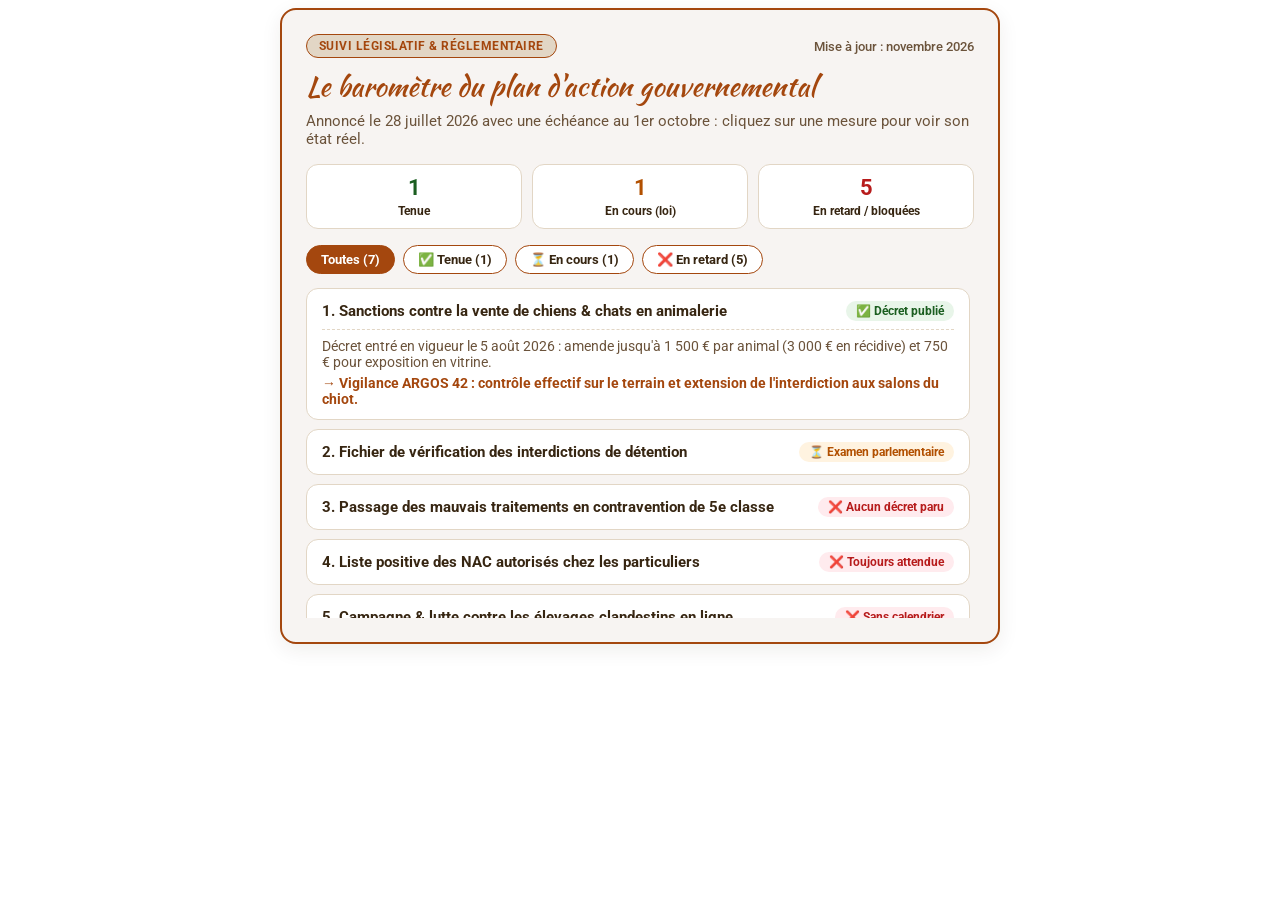
==== barometre-plan-animal-2026.html @ 47549c0c "Add barometre-plan-animal-2026.html file" ====
<!DOCTYPE html>
<html lang="fr">
<head>
  <meta charset="UTF-8" />
  <meta name="viewport" content="width=device-width, initial-scale=1.0" />
  <title>Baromètre du Plan d'action protection animale — ARGOS 42</title>
  <link rel="preconnect" href="https://fonts.googleapis.com">
  <link rel="preconnect" href="https://fonts.gstatic.com" crossorigin>
  <link href="https://fonts.googleapis.com/css2?family=Kaushan+Script&family=Roboto:wght@400;500;700&display=swap" rel="stylesheet">
  <style>
    :root {
      --caramel: #a4470e;
      --caramel-dark: #823608;
      --vermillon: #e5622e;
      --beige: #e2d6c5;
      --discret: #f7f4f2;
      --chocolat: #372612;
      --chocolat-soft: #6b533b;
      --ok-bg: #e8f5e9;
      --ok-txt: #1b5e20;
      --wait-bg: #fff3e0;
      --wait-txt: #b25000;
      --ko-bg: #ffebee;
      --ko-txt: #b71c1c;
      --radius: 16px;
    }

    * { box-sizing: border-box; margin: 0; padding: 0; }

    body {
      font-family: 'Roboto', sans-serif;
      background: transparent;
      color: var(--chocolat);
      padding: 8px;
    }

    .board-box {
      max-width: 720px;
      margin: 0 auto;
      background: var(--discret);
      border: 2px solid var(--caramel);
      border-radius: var(--radius);
      padding: 24px;
      box-shadow: 0 6px 20px rgba(55, 38, 18, 0.08);
    }

    .top-meta {
      display: flex;
      justify-content: space-between;
      align-items: center;
      flex-wrap: wrap;
      gap: 8px;
      margin-bottom: 8px;
    }

    .badge {
      background: var(--beige);
      color: var(--caramel);
      border: 1px solid var(--caramel);
      font-size: 0.76rem;
      font-weight: 700;
      text-transform: uppercase;
      letter-spacing: 0.04em;
      padding: 4px 12px;
      border-radius: 50px;
    }

    .date-tag {
      font-size: 0.82rem;
      color: var(--chocolat-soft);
      font-weight: 500;
    }

    h2 {
      font-family: 'Kaushan Script', cursive;
      font-size: 1.75rem;
      font-weight: 400;
      color: var(--caramel);
      margin-bottom: 6px;
    }

    .subtitle {
      font-size: 0.92rem;
      color: var(--chocolat-soft);
      margin-bottom: 16px;
    }

    /* Résumé chiffré */
    .kpi-grid {
      display: grid;
      grid-template-columns: repeat(3, 1fr);
      gap: 10px;
      margin-bottom: 16px;
    }

    .kpi {
      background: #ffffff;
      border: 1.5px solid var(--beige);
      border-radius: 12px;
      padding: 10px 8px;
      text-align: center;
    }

    .kpi-num {
      font-size: 1.4rem;
      font-weight: 700;
      line-height: 1.1;
    }

    .kpi-label {
      font-size: 0.78rem;
      font-weight: 700;
      margin-top: 3px;
    }

    /* Filtres pilules */
    .filters {
      display: flex;
      flex-wrap: wrap;
      gap: 8px;
      margin-bottom: 14px;
    }

    .filter-btn {
      cursor: pointer;
      border: 1.5px solid var(--caramel);
      background: #ffffff;
      color: var(--chocolat);
      font-family: 'Roboto', sans-serif;
      font-size: 0.82rem;
      font-weight: 700;
      padding: 6px 14px;
      border-radius: 50px;
      transition: all 0.15s;
    }

    .filter-btn.active, .filter-btn:hover {
      background: var(--caramel);
      color: #ffffff;
    }

    /* Liste des mesures */
    .items-list {
      display: grid;
      gap: 9px;
      max-height: 330px;
      overflow-y: auto;
      padding-right: 4px;
    }

    .measure-card {
      background: #ffffff;
      border: 1.5px solid var(--beige);
      border-radius: 12px;
      padding: 12px 15px;
      cursor: pointer;
      transition: border-color 0.15s;
    }

    .measure-card:hover {
      border-color: var(--caramel);
    }

    .measure-head {
      display: flex;
      justify-content: space-between;
      align-items: center;
      gap: 10px;
    }

    .measure-title {
      font-weight: 700;
      font-size: 0.94rem;
      color: var(--chocolat);
    }

    .status-pill {
      font-size: 0.75rem;
      font-weight: 700;
      padding: 3px 10px;
      border-radius: 50px;
      white-space: nowrap;
      flex-shrink: 0;
    }

    .st-ok { background: var(--ok-bg); color: var(--ok-txt); }
    .st-wait { background: var(--wait-bg); color: var(--wait-txt); }
    .st-ko { background: var(--ko-bg); color: var(--ko-txt); }

    .measure-detail {
      margin-top: 8px;
      padding-top: 8px;
      border-top: 1px dashed var(--beige);
      font-size: 0.87rem;
      color: var(--chocolat-soft);
      display: none;
    }

    .measure-card.open .measure-detail {
      display: block;
    }

    .argos-action {
      display: inline-block;
      margin-top: 5px;
      color: var(--caramel);
      font-weight: 700;
    }

    @media (max-width: 540px) {
      .board-box { padding: 16px; }
      h2 { font-size: 1.45rem; }
      .measure-head { flex-direction: column; align-items: flex-start; gap: 5px; }
    }
  </style>
</head>
<body>

<div class="board-box">
  <div class="top-meta">
    <span class="badge">Suivi législatif &amp; réglementaire</span>
    <span class="date-tag">Mise à jour : novembre 2026</span>
  </div>
  <h2>Le baromètre du plan d'action gouvernemental</h2>
  <p class="subtitle">Annoncé le 28 juillet 2026 avec une échéance au 1er octobre : cliquez sur une mesure pour voir son état réel.</p>

  <div class="kpi-grid">
    <div class="kpi">
      <div class="kpi-num" style="color: var(--ok-txt);">1</div>
      <div class="kpi-label">Tenue</div>
    </div>
    <div class="kpi">
      <div class="kpi-num" style="color: var(--wait-txt);">1</div>
      <div class="kpi-label">En cours (loi)</div>
    </div>
    <div class="kpi">
      <div class="kpi-num" style="color: var(--ko-txt);">5</div>
      <div class="kpi-label">En retard / bloquées</div>
    </div>
  </div>

  <div class="filters">
    <button type="button" class="filter-btn active" data-filter="all">Toutes (7)</button>
    <button type="button" class="filter-btn" data-filter="ok">✅ Tenue (1)</button>
    <button type="button" class="filter-btn" data-filter="wait">⏳ En cours (1)</button>
    <button type="button" class="filter-btn" data-filter="ko">❌ En retard (5)</button>
  </div>

  <div class="items-list" id="itemsList"></div>
</div>

<script>
  const measures = [
    {
      title: "1. Sanctions contre la vente de chiens & chats en animalerie",
      status: "ok",
      statusLabel: "✅ Décret publié",
      detail: "Décret entré en vigueur le 5 août 2026 : amende jusqu'à 1 500 € par animal (3 000 € en récidive) et 750 € pour exposition en vitrine.",
      action: "Vigilance ARGOS 42 : contrôle effectif sur le terrain et extension de l'interdiction aux salons du chiot."
    },
    {
      title: "2. Fichier de vérification des interdictions de détention",
      status: "wait",
      statusLabel: "⏳ Examen parlementaire",
      detail: "Nécessite une loi : proposition de loi déposée le 13 octobre 2026 par la députée Corinne Vignon. Passage en séance prévu début décembre 2026.",
      action: "Mobilisation ARGOS 42 : soutien à la campagne #UnFichierPourEux et interpellation des députés."
    },
    {
      title: "3. Passage des mauvais traitements en contravention de 5e classe",
      status: "ko",
      statusLabel: "❌ Aucun décret paru",
      detail: "L'amende devait passer de 750 € (4e classe) à 1 500 € (5e classe, 3 000 € en récidive) au 1er octobre. Aucun texte publié à ce jour.",
      action: "Plaidoyer ARGOS 42 auprès des ministères de l'Intérieur et de la Justice."
    },
    {
      title: "4. Liste positive des NAC autorisés chez les particuliers",
      status: "ko",
      statusLabel: "❌ Toujours attendue",
      detail: "Promise pour la rentrée de septembre 2026 afin d'encadrer la détention d'animaux non domestiques.",
      action: "Suivi réglementaire en cours par nos équipes juridiques."
    },
    {
      title: "5. Campagne & lutte contre les élevages clandestins en ligne",
      status: "ko",
      statusLabel: "❌ Sans calendrier",
      detail: "Annoncée dans la feuille de route de juillet sans déploiement concret ni moyens dédiés depuis l'échéance d'octobre.",
      action: "Propositions transmises dès septembre 2025 par ARGOS 42 (référents préfecture, formation des agents)."
    },
    {
      title: "6. Label élevages engagés & sortie des chiens de laboratoire",
      status: "ko",
      statusLabel: "❌ Aucune annonce",
      detail: "Aucune feuille de route ni calendrier précis n'ont été communiqués sur ces deux engagements de l'été.",
      action: "Veille juridique et plaidoyer pour le développement des méthodes alternatives."
    },
    {
      title: "7. Rappel : décret sur les conditions de vie des chiens de sécurité",
      status: "ko",
      statusLabel: "❌ 14 ans de retard",
      detail: "Prévu par la loi depuis 2012 mais jamais publié malgré les engagements répétés de l'État.",
      action: "Action en justice : mise en demeure du Premier ministre par ARGOS 42 et recours préparé devant le Conseil d'État."
    }
  ];

  const itemsList = document.getElementById("itemsList");
  const filterBtns = document.querySelectorAll(".filter-btn");

  function render(filter = "all") {
    itemsList.innerHTML = "";
    const filtered = filter === "all" ? measures : measures.filter(m => m.status === filter);

    filtered.forEach((m, index) => {
      const card = document.createElement("div");
      card.className = "measure-card" + (index === 0 ? " open" : "");
      const pillClass = m.status === "ok" ? "st-ok" : (m.status === "wait" ? "st-wait" : "st-ko");

      card.innerHTML = `
        <div class="measure-head">
          <div class="measure-title">${m.title}</div>
          <span class="status-pill ${pillClass}">${m.statusLabel}</span>
        </div>
        <div class="measure-detail">
          <p>${m.detail}</p>
          <span class="argos-action">→ ${m.action}</span>
        </div>
      `;

      card.onclick = () => card.classList.toggle("open");
      itemsList.appendChild(card);
    });
  }

  filterBtns.forEach(btn => {
    btn.onclick = () => {
      filterBtns.forEach(b => b.classList.remove("active"));
      btn.classList.add("active");
      render(btn.dataset.filter);
    };
  });

  render();
</script>
</body>
</html>
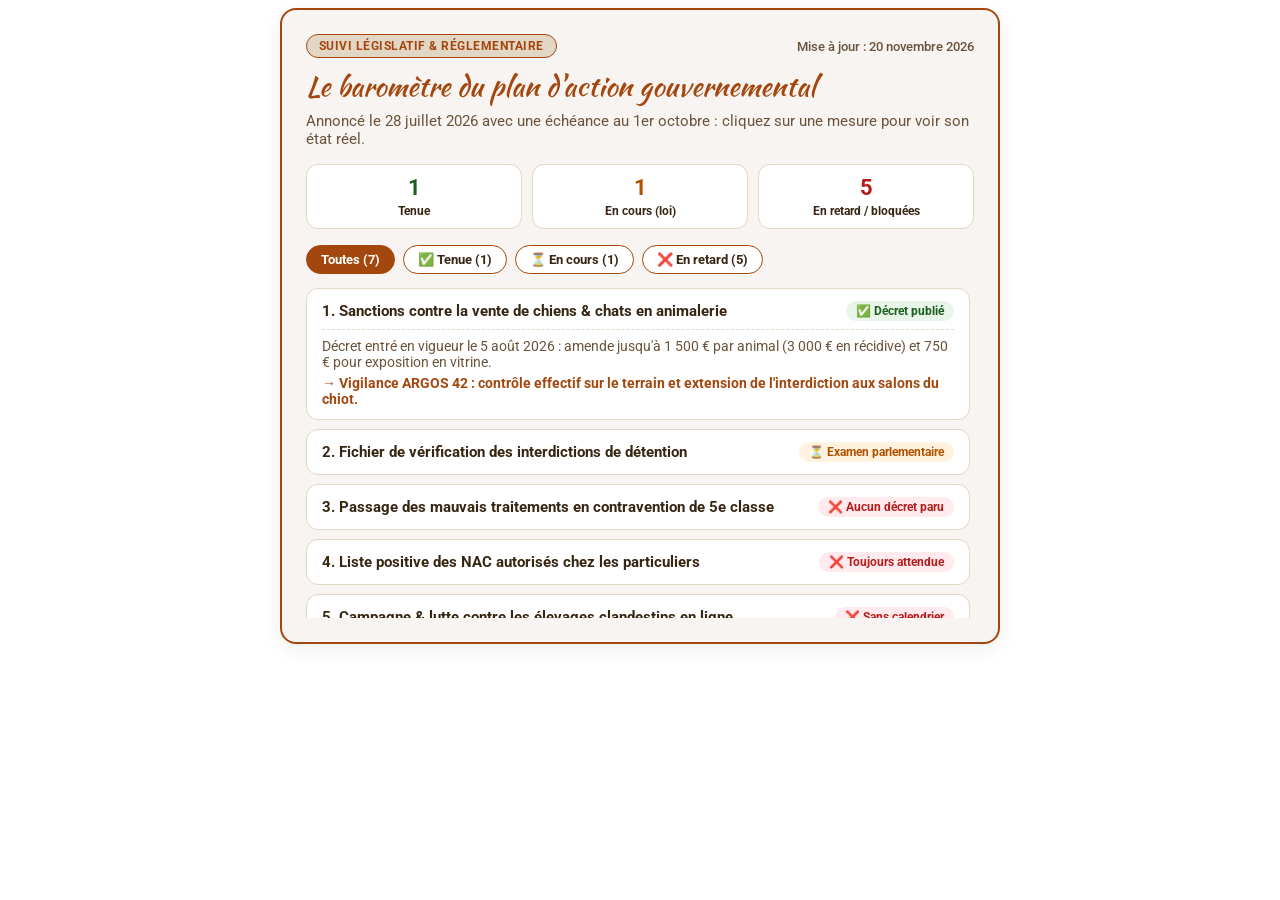
==== commit 24f98a25: "Update date tag to reflect new update date" ====
--- a/barometre-plan-animal-2026.html
+++ b/barometre-plan-animal-2026.html
@@ -219,7 +219,7 @@
 <div class="board-box">
   <div class="top-meta">
     <span class="badge">Suivi législatif &amp; réglementaire</span>
-    <span class="date-tag">Mise à jour : novembre 2026</span>
+    <span class="date-tag">Mise à jour : 20 novembre 2026</span>
   </div>
   <h2>Le baromètre du plan d'action gouvernemental</h2>
   <p class="subtitle">Annoncé le 28 juillet 2026 avec une échéance au 1er octobre : cliquez sur une mesure pour voir son état réel.</p>
